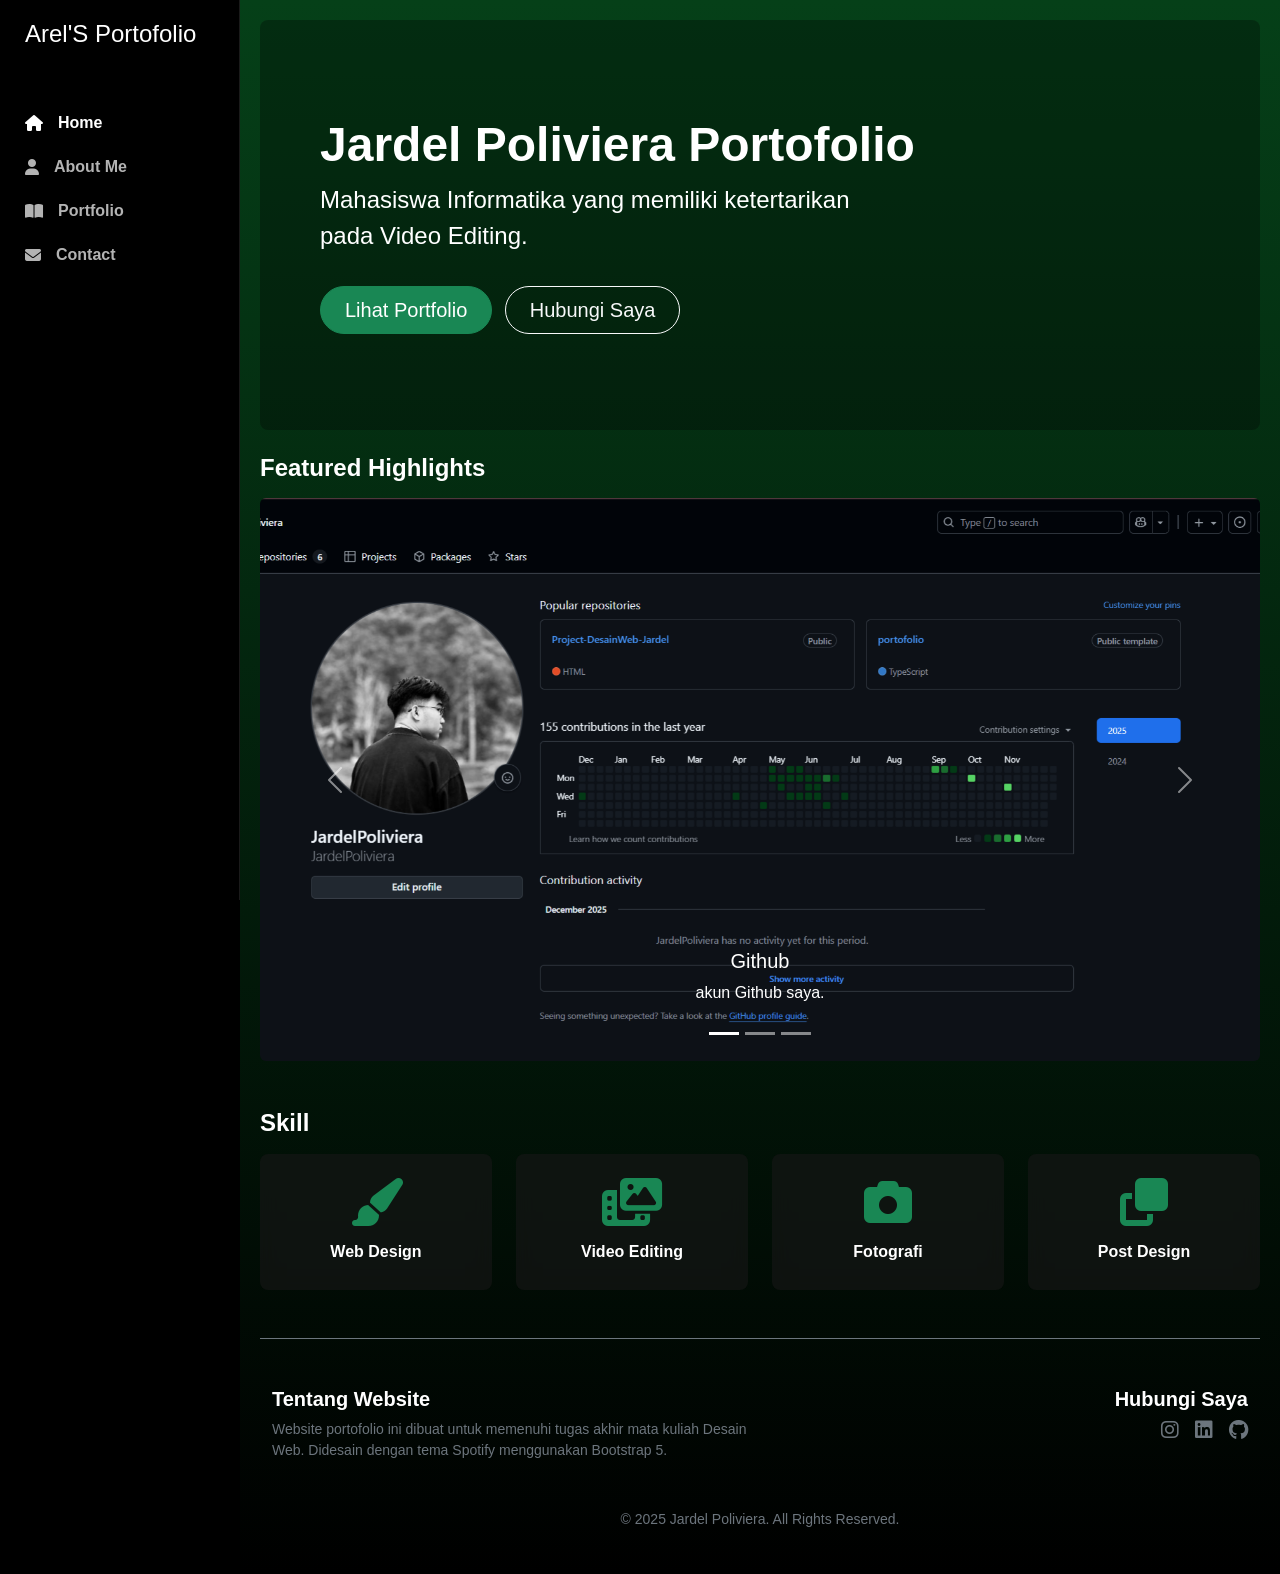
==== index.html @ 46b6b2f3 "commit pertama" ====
<!DOCTYPE html>
<html lang="id">
  <head>
    <meta charset="UTF-8" />
    <meta name="viewport" content="width=device-width, initial-scale=1.0" />
    <title>Home - Portofolio Saya</title>
    <link href="https://cdn.jsdelivr.net/npm/bootstrap@5.3.0/dist/css/bootstrap.min.css" rel="stylesheet" />
    <link rel="stylesheet" href="https://cdnjs.cloudflare.com/ajax/libs/font-awesome/6.4.0/css/all.min.css" />
    <link rel="stylesheet" href="css/custom.css" />
  </head>
  <body>
    
    <nav class="navbar navbar-dark bg-black fixed-top d-md-none">
      <div class="container-fluid">
        <a class="navbar-brand fw-bold" href="#"><i class="text-success"></i> My Portfolio</a>
        <button class="navbar-toggler" type="button" data-bs-toggle="collapse" data-bs-target="#mobileMenu">
          <span class="navbar-toggler-icon"></span>
        </button>
        <div class="collapse navbar-collapse" id="mobileMenu">
          <ul class="navbar-nav ms-auto">
            <li class="nav-item"><a class="nav-link active" href="index.html">Home</a></li>
            <li class="nav-item"><a class="nav-link" href="about.html">About</a></li>
            <li class="nav-item"><a class="nav-link" href="portofolio.html">Portfolio</a></li>
            <li class="nav-item"><a class="nav-link" href="kontak.html">Contact</a></li>
          </ul>
        </div>
      </div>
    </nav>

    <nav class="sidebar d-none d-md-flex flex-column">
        <div class="brand-section mb-4"><h4><i class="text-success"></i>Arel'S Portofolio</h4></div>
        <ul class="nav flex-column">
            <li class="nav-item"><a href="index.html" class="nav-link active"><i class="fas fa-home"></i> Home</a></li>
            <li class="nav-item"><a href="about.html" class="nav-link"><i class="fas fa-user"></i> About Me</a></li>
            <li class="nav-item"><a href="portofolio.html" class="nav-link"><i class="fas fa-book-open"></i> Portfolio</a></li>
            <li class="nav-item"><a href="kontak.html" class="nav-link"><i class="fas fa-envelope"></i> Contact</a></li>
        </ul>
    </nav>

    <main class="main-content">
      <div class="p-5 mb-4 rounded-3 text-white" style="background: rgba(0, 0, 0, 0.3)">
        <div class="container-fluid py-5">
          <h1 class="display-5 fw-bold">Jardel Poliviera Portofolio</h1>
          <p class="col-md-8 fs-4">Mahasiswa Informatika yang memiliki ketertarikan pada Video Editing.</p>
          <a href="portofolio.html" class="btn btn-success btn-lg rounded-pill px-4 mt-3">Lihat Portfolio</a>
          <a href="kontak.html" class="btn btn-outline-light btn-lg rounded-pill px-4 mt-3 ms-2">Hubungi Saya</a>
        </div>
      </div>

      <h4 class="fw-bold mb-3">Featured Highlights</h4>
      <div id="carouselExample" class="carousel slide mb-5" data-bs-ride="carousel">
        <div class="carousel-indicators">
          <button type="button" data-bs-target="#carouselExample" data-bs-slide-to="0" class="active"></button>
          <button type="button" data-bs-target="#carouselExample" data-bs-slide-to="1"></button>
          <button type="button" data-bs-target="#carouselExample" data-bs-slide-to="2"></button>
        </div>
        <div class="carousel-inner rounded">
          <div class="carousel-item active">
            <img src="images/github.png" class="d-block w-100" alt="Slide 1" />
            <div class="carousel-caption d-none d-md-block">
              <h5>Github</h5>
              <p>akun Github saya.</p>
            </div>
          </div>
          <div class="carousel-item">
            <img src="images/linkedin.png" class="d-block w-100" alt="Slide 2" />
            <div class="carousel-caption d-none d-md-block">
              <h5>LinkedIn</h5>
              <p>-.</p>
            </div>
          </div>
          <div class="carousel-item">
            <img src="images/web.png" class="d-block w-100" alt="Slide 3" />
            <div class="carousel-caption d-none d-md-block">
              <h5>Progressive Web</h5>
              <p>Progressive Web Portofolio.</p>
            </div>
          </div>
        </div>
        <button class="carousel-control-prev" type="button" data-bs-target="#carouselExample" data-bs-slide="prev">
          <span class="carousel-control-prev-icon"></span>
        </button>
        <button class="carousel-control-next" type="button" data-bs-target="#carouselExample" data-bs-slide="next">
          <span class="carousel-control-next-icon"></span>
        </button>
      </div>

      <h4 class="fw-bold mb-3">Skill</h4>
      <div class="row g-4 mb-5">
        <div class="col-6 col-md-3">
          <div class="spotify-card text-center p-4">
            <i class="fas fa-paint-brush fa-3x mb-3 text-success"></i>
            <h5>Web Design</h5>
          </div>
        </div>
        <div class="col-6 col-md-3">
          <div class="spotify-card text-center p-4">
            <i class="fas fa-photo-film fa-3x mb-3 text-success"></i>
            <h5>Video Editing</h5>
          </div>
        </div>
        <div class="col-6 col-md-3">
          <div class="spotify-card text-center p-4">
            <i class="fas fa-camera-alt fa-3x mb-3 text-success"></i>
            <h5>Fotografi</h5>
          </div>
        </div>
        <div class="col-6 col-md-3">
          <div class="spotify-card text-center p-4">
            <i class="fa-solid fa-clone fa-3x mb-3 text-success"></i>
            <h5>Post Design</h5>
          </div>
        </div>
      </div>

      <footer class="pt-5 pb-4 mt-5 border-top border-secondary">
        <div class="container-fluid">
          <div class="row">
            <div class="col-md-6 mb-3">
              <h5 class="fw-bold text-white">Tentang Website</h5>
              <p class="text-secondary small">Website portofolio ini dibuat untuk memenuhi tugas akhir mata kuliah Desain Web. Didesain dengan tema Spotify menggunakan Bootstrap 5.</p>
            </div>
            <div class="col-md-6 mb-3 text-md-end">
              <h5 class="fw-bold text-white">Hubungi Saya</h5>
              <div class="d-flex gap-3 justify-content-md-end">
                <a href="https://instagram.com" class="text-secondary text-decoration-none hover-white">
                  <i class="fab fa-instagram fa-lg"></i>
                </a>
                <a href="https://linkedin.com" class="text-secondary text-decoration-none hover-white">
                  <i class="fab fa-linkedin fa-lg"></i>
                </a>
                <a href="https://github.com" class="text-secondary text-decoration-none hover-white">
                  <i class="fab fa-github fa-lg"></i>
                </a>
              </div>
            </div>
          </div>
          <div class="text-center pt-3">
            <p class="text-secondary small mb-0">&copy; 2025 Jardel Poliviera. All Rights Reserved.</p>
          </div>
        </div>
      </footer>
    </main>

    <script src="https://cdn.jsdelivr.net/npm/bootstrap@5.3.0/dist/js/bootstrap.bundle.min.js"></script>
  </body>
</html>
---- css/custom.css ----
:root {
  --gradient-start: #054018;
  --gradient-end: #000000;
  --bg-sidebar: #000000;
  --bg-card: rgba(24, 24, 24, 0.6);
  --bg-card-hover: rgba(40, 40, 40, 0.8);
  --text-primary: #ffffff;
  --text-secondary: #b3b3b3;
  --spotify-green: #1db954;
  --contact-blue: #4a6cf7;
}

body {
  font-family: "Circular Std", "Segoe UI", sans-serif;
  background-color: var(--gradient-end);
  color: var(--text-primary);
  overflow-x: hidden;
}

.sidebar {
  height: 100vh;
  background-color: var(--bg-sidebar);
  padding-top: 20px;
  position: fixed;
  width: 240px;
  top: 0;
  left: 0;
  z-index: 1000;
  border-right: 1px solid #1a1a1a;
}
.sidebar .nav-link {
  color: var(--text-secondary);
  font-weight: 600;
  padding: 10px 25px;
  display: flex;
  align-items: center;
  gap: 15px;
  text-decoration: none;
  transition: 0.3s;
}
.sidebar .nav-link:hover,
.sidebar .nav-link.active {
  color: var(--text-primary);
}
.brand-section {
  padding: 0 25px 20px;
}

.main-content {
  margin-left: 240px;
  padding: 20px;
  min-height: 100vh;
  background: linear-gradient(180deg, var(--gradient-start) 0%, var(--gradient-end) 100%);
}

.spotify-card {
  background-color: var(--bg-card);
  padding: 15px;
  border-radius: 8px;
  transition: 0.3s;
  height: 100%;
  cursor: pointer;
  display: block;
  text-decoration: none;
  color: inherit;
  backdrop-filter: blur(10px);
}
.spotify-card:hover {
  background-color: var(--bg-card-hover);
  color: white;
}
.spotify-card img {
  border-radius: 6px;
  width: 100%;
  aspect-ratio: 1/1;
  object-fit: cover;
  margin-bottom: 15px;
}
.spotify-card h5 {
  font-size: 1rem;
  font-weight: 700;
  margin-bottom: 5px;
  color: var(--text-primary);
}
.spotify-card p {
  font-size: 0.85rem;
  color: var(--text-secondary);
  margin: 0;
  display: -webkit-box;
  -webkit-line-clamp: 2;
  line-clamp: 2;
  -webkit-box-orient: vertical;
  overflow: hidden;
}

.accordion-item {
  background-color: transparent;
  border: 1px solid #333;
}
.accordion-button {
  background-color: var(--bg-card);
  color: var(--text-primary);
  box-shadow: none;
}
.accordion-button:not(.collapsed) {
  background-color: var(--spotify-green);
  color: black;
  font-weight: bold;
}
.accordion-body {
  background-color: rgba(0, 0, 0, 0.5);
  color: var(--text-secondary);
}

.modal-content {
  background-color: #181818;
  color: white;
  border: 1px solid #333;
}
.modal-header,
.modal-footer {
  border-color: #333;
}

.btn-contact {
  background-color: var(--spotify-green);
  color: #000000;
  border: 2px solid var(--spotify-green);
  border-radius: 50px;
  padding: 6px 25px;
  font-weight: 500;
  text-transform: uppercase;
  letter-spacing: 1px;
  transition: 0.3s;
  cursor: pointer;
  box-shadow: 0 4px 15px rgba(0, 0, 0, 0.3);
}

.btn-contact:hover {
  background-color: #1ed760;
  border-color: #1ed760;
  color: #000000;
  transform: scale(1.05);
  box-shadow: 0 0 25px rgba(29, 185, 84, 0.6);
}

.contact-form-container {
  background: rgba(0, 0, 0, 0.3);
  padding: 40px;
  border-radius: 15px;
  backdrop-filter: blur(5px);
}
.form-control-line {
  border: none;
  border-bottom: 2px solid #555;
  border-radius: 0;
  background: transparent;
  padding: 15px 0;
  margin-bottom: 30px;
  font-weight: 500;
  color: #b3b3b3 !important;
}

.form-control-line::placeholder {
  color: #b3b3b3 !important;
  opacity: 1;
}

.form-control-line:focus {
  background: transparent;
  box-shadow: none;
  border-color: var(--spotify-green);
  color: #ffffff;
}

.hover-white:hover {
  color: #ffffff !important;
  transition: 0.3s;
}

@media (max-width: 768px) {
  .sidebar {
    display: none;
  }
  .main-content {
    margin-left: 0;
    padding-top: 70px;
  }
}
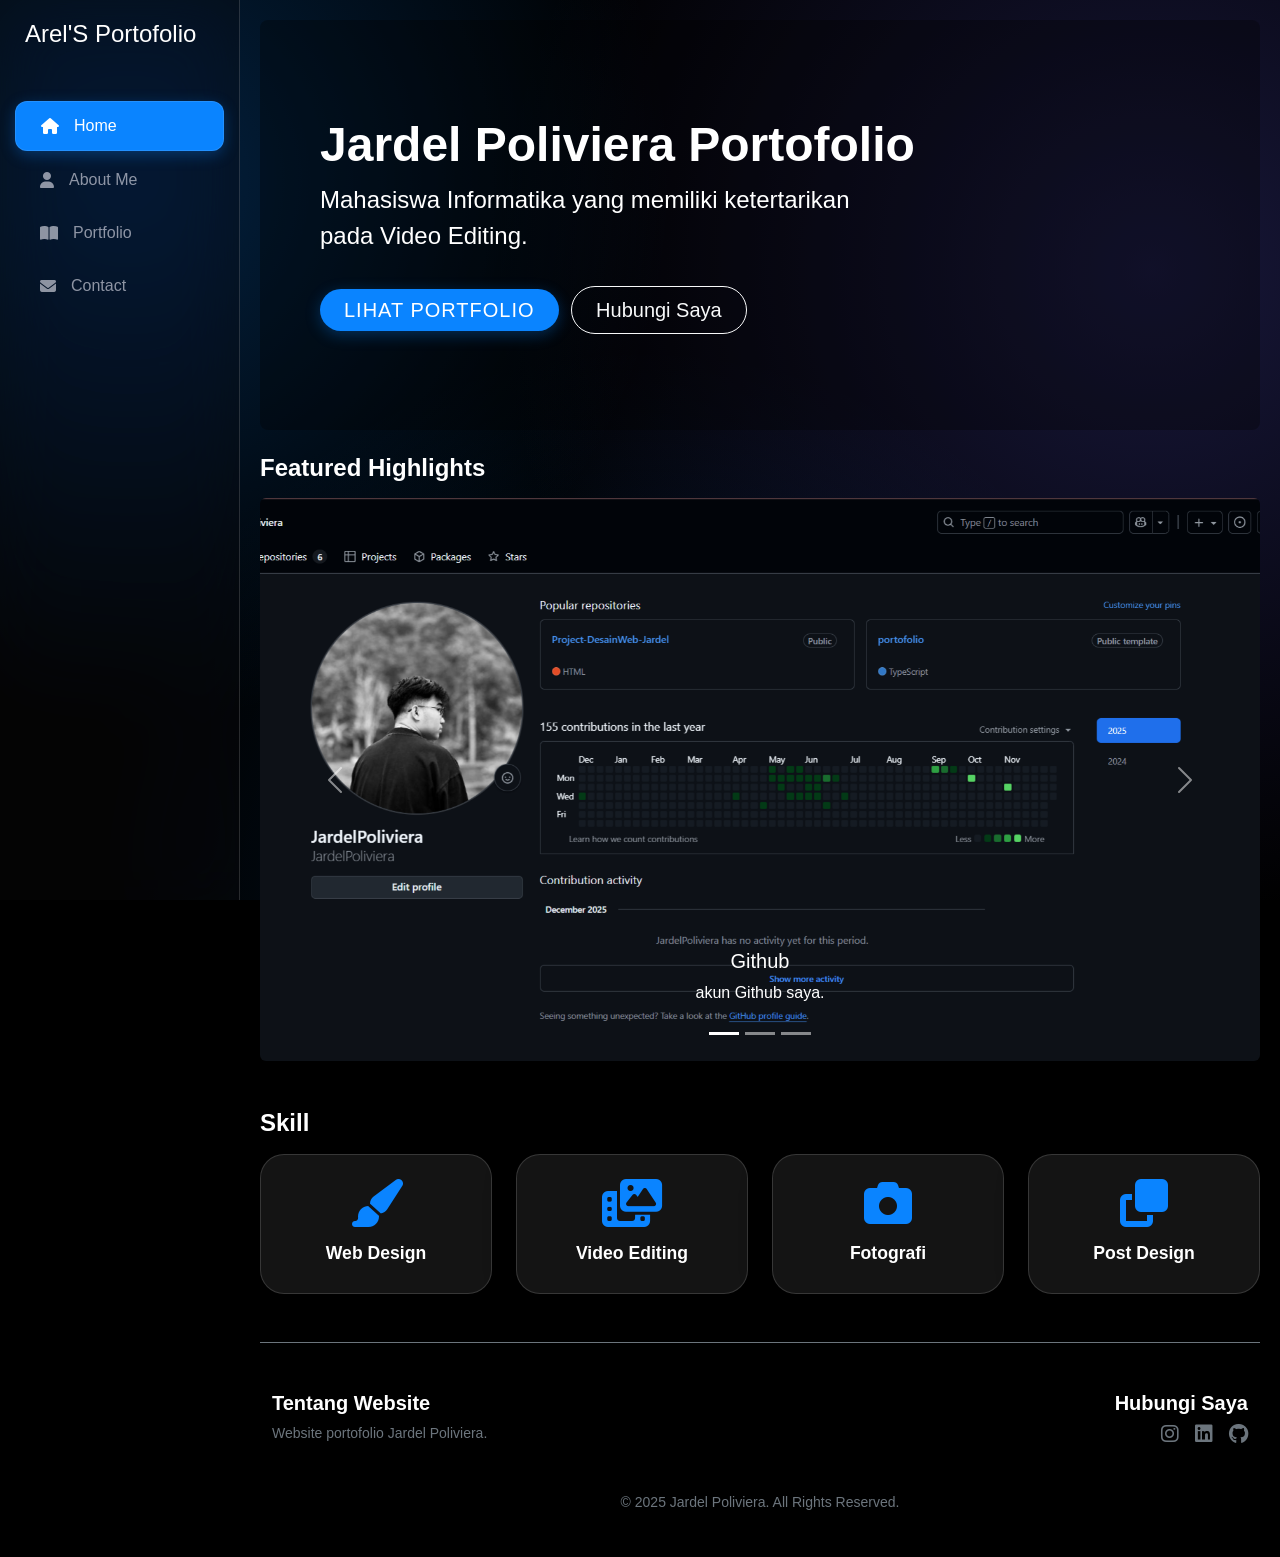
==== commit 9af83d7c: "commit pertama" ====
--- a/index.html
+++ b/index.html
@@ -1,4 +1,4 @@
-<!DOCTYPE html>
+<!doctype html>
 <html lang="id">
   <head>
     <meta charset="UTF-8" />
@@ -9,7 +9,6 @@
     <link rel="stylesheet" href="css/custom.css" />
   </head>
   <body>
-    
     <nav class="navbar navbar-dark bg-black fixed-top d-md-none">
       <div class="container-fluid">
         <a class="navbar-brand fw-bold" href="#"><i class="text-success"></i> My Portfolio</a>
@@ -28,13 +27,23 @@
     </nav>
 
     <nav class="sidebar d-none d-md-flex flex-column">
-        <div class="brand-section mb-4"><h4><i class="text-success"></i>Arel'S Portofolio</h4></div>
-        <ul class="nav flex-column">
-            <li class="nav-item"><a href="index.html" class="nav-link active"><i class="fas fa-home"></i> Home</a></li>
-            <li class="nav-item"><a href="about.html" class="nav-link"><i class="fas fa-user"></i> About Me</a></li>
-            <li class="nav-item"><a href="portofolio.html" class="nav-link"><i class="fas fa-book-open"></i> Portfolio</a></li>
-            <li class="nav-item"><a href="kontak.html" class="nav-link"><i class="fas fa-envelope"></i> Contact</a></li>
-        </ul>
+      <div class="brand-section mb-4">
+        <h4><i class="text-success"></i>Arel'S Portofolio</h4>
+      </div>
+      <ul class="nav flex-column">
+        <li class="nav-item">
+          <a href="index.html" class="nav-link active"><i class="fas fa-home"></i> Home</a>
+        </li>
+        <li class="nav-item">
+          <a href="about.html" class="nav-link"><i class="fas fa-user"></i> About Me</a>
+        </li>
+        <li class="nav-item">
+          <a href="portofolio.html" class="nav-link"><i class="fas fa-book-open"></i> Portfolio</a>
+        </li>
+        <li class="nav-item">
+          <a href="kontak.html" class="nav-link"><i class="fas fa-envelope"></i> Contact</a>
+        </li>
+      </ul>
     </nav>
 
     <main class="main-content">
@@ -118,7 +127,7 @@
           <div class="row">
             <div class="col-md-6 mb-3">
               <h5 class="fw-bold text-white">Tentang Website</h5>
-              <p class="text-secondary small">Website portofolio ini dibuat untuk memenuhi tugas akhir mata kuliah Desain Web. Didesain dengan tema Spotify menggunakan Bootstrap 5.</p>
+              <p class="text-secondary small">Website portofolio Jardel Poliviera.</p>
             </div>
             <div class="col-md-6 mb-3 text-md-end">
               <h5 class="fw-bold text-white">Hubungi Saya</h5>
--- a/css/custom.css
+++ b/css/custom.css
@@ -1,87 +1,143 @@
+/* Ganti seluruh isi dari file custom.css Anda dengan kode ini */
+
 :root {
-  --gradient-start: #054018;
-  --gradient-end: #000000;
-  --bg-sidebar: #000000;
-  --bg-card: rgba(24, 24, 24, 0.6);
-  --bg-card-hover: rgba(40, 40, 40, 0.8);
+  /* Kaca diubah agar sedikit memantulkan warna putih/terang */
+  --bg-glass: rgba(255, 255, 255, 0.08);
+  --bg-glass-hover: rgba(255, 255, 255, 0.15);
+  --border-glass: rgba(255, 255, 255, 0.15);
   --text-primary: #ffffff;
-  --text-secondary: #b3b3b3;
-  --spotify-green: #1db954;
-  --contact-blue: #4a6cf7;
+  --text-secondary: rgba(235, 235, 245, 0.6);
+  --ios-accent: #0a84ff;
 }
 
 body {
-  font-family: "Circular Std", "Segoe UI", sans-serif;
-  background-color: var(--gradient-end);
+  font-family: -apple-system, BlinkMacSystemFont, "Segoe UI", Roboto, Helvetica, Arial, sans-serif;
+
+  /* Membuat "Wallpaper" hitam dengan pendaran cahaya (Mesh Gradient) ala iOS */
+  background-color: #000000;
+  background-image:
+    radial-gradient(circle at 10% 20%, rgba(10, 132, 255, 0.25), transparent 40%),
+    /* Pendaran Biru */ radial-gradient(circle at 90% 30%, rgba(94, 92, 230, 0.25), transparent 50%),
+    /* Pendaran Ungu */ radial-gradient(circle at 50% 100%, rgba(10, 132, 255, 0.15), transparent 50%); /* Pendaran Biru di Bawah */
+  background-attachment: fixed;
+  background-size: cover;
+
   color: var(--text-primary);
   overflow-x: hidden;
-}
-
+  margin: 0;
+}
+
+/* --- SIDEBAR GLASSMORPHISM --- */
 .sidebar {
   height: 100vh;
-  background-color: var(--bg-sidebar);
+  background: rgba(10, 10, 10, 0.4);
+  backdrop-filter: blur(30px) saturate(150%);
+  -webkit-backdrop-filter: blur(30px) saturate(150%);
   padding-top: 20px;
   position: fixed;
   width: 240px;
   top: 0;
   left: 0;
   z-index: 1000;
-  border-right: 1px solid #1a1a1a;
-}
+  border-right: 1px solid var(--border-glass);
+}
+
+/* --- SIDEBAR NAV-LINKS --- */
 .sidebar .nav-link {
-  color: var(--text-secondary);
-  font-weight: 600;
-  padding: 10px 25px;
+  color: var(--text-secondary) !important; /* Gunakan !important agar tidak ditimpa Bootstrap */
+  font-weight: 500;
+  padding: 12px 25px;
   display: flex;
   align-items: center;
   gap: 15px;
   text-decoration: none;
-  transition: 0.3s;
-}
-.sidebar .nav-link:hover,
+  transition: all 0.3s ease;
+  border-radius: 12px;
+  margin: 0 15px 5px;
+  background: transparent !important;
+}
+
+/* Saat kursor diarahkan (Hover) */
+.sidebar .nav-link:hover {
+  color: var(--text-primary) !important;
+  background: var(--bg-glass-hover) !important;
+  box-shadow: 0 4px 15px rgba(0, 0, 0, 0.2);
+}
+
+/* Saat menu sedang aktif (Halaman saat ini) */
 .sidebar .nav-link.active {
-  color: var(--text-primary);
-}
+  color: #ffffff !important;
+  background: var(--ios-accent) !important; /* Memakai warna biru iOS */
+  box-shadow: 0 4px 15px rgba(10, 132, 255, 0.3) !important;
+  border: 1px solid rgba(255, 255, 255, 0.1);
+}
+
+/* Memastikan warna icon di dalam menu ikut menyesuaikan */
+.sidebar .nav-link i,
+.sidebar .nav-link.active i {
+  color: inherit !important;
+}
+
 .brand-section {
   padding: 0 25px 20px;
 }
 
+/* --- MAIN CONTENT --- */
 .main-content {
-  margin-left: 240px;
+  margin-left: 240px; /* Jarak untuk sidebar di tampilan Desktop */
   padding: 20px;
   min-height: 100vh;
-  background: linear-gradient(180deg, var(--gradient-start) 0%, var(--gradient-end) 100%);
-}
-
+  background: transparent;
+}
+
+/* --- TAMPILAN MOBILE (HP) --- */
+@media (max-width: 767.98px) {
+  .main-content {
+    margin-left: 0; /* Hilangkan jarak kiri karena sidebar tidak ada di HP */
+    padding-top: 80px; /* Beri jarak atas agar konten tidak tertabrak navbar mobile */
+  }
+}
+
+/* --- KARTU PORTOFOLIO --- */
 .spotify-card {
-  background-color: var(--bg-card);
+  background: var(--bg-glass);
   padding: 15px;
-  border-radius: 8px;
-  transition: 0.3s;
+  border-radius: 24px;
+  transition: all 0.3s ease;
   height: 100%;
   cursor: pointer;
   display: block;
   text-decoration: none;
   color: inherit;
-  backdrop-filter: blur(10px);
-}
+
+  backdrop-filter: blur(25px) saturate(180%);
+  -webkit-backdrop-filter: blur(25px) saturate(180%);
+  border: 1px solid var(--border-glass);
+  box-shadow: 0 8px 32px rgba(0, 0, 0, 0.3);
+}
+
 .spotify-card:hover {
-  background-color: var(--bg-card-hover);
-  color: white;
-}
+  background: var(--bg-glass-hover);
+  transform: translateY(-5px);
+  box-shadow: 0 12px 40px rgba(0, 0, 0, 0.4);
+  border: 1px solid rgba(255, 255, 255, 0.2);
+}
+
 .spotify-card img {
-  border-radius: 6px;
+  border-radius: 16px;
   width: 100%;
   aspect-ratio: 1/1;
   object-fit: cover;
   margin-bottom: 15px;
 }
+
 .spotify-card h5 {
-  font-size: 1rem;
-  font-weight: 700;
+  font-size: 1.1rem;
+  font-weight: 600;
   margin-bottom: 5px;
   color: var(--text-primary);
 }
+
 .spotify-card p {
   font-size: 0.85rem;
   color: var(--text-secondary);
@@ -93,97 +149,229 @@
   overflow: hidden;
 }
 
-.accordion-item {
-  background-color: transparent;
-  border: 1px solid #333;
-}
-.accordion-button {
-  background-color: var(--bg-card);
-  color: var(--text-primary);
-  box-shadow: none;
-}
-.accordion-button:not(.collapsed) {
-  background-color: var(--spotify-green);
-  color: black;
-  font-weight: bold;
-}
-.accordion-body {
-  background-color: rgba(0, 0, 0, 0.5);
-  color: var(--text-secondary);
-}
-
+/* --- NAVBAR MOBILE --- */
+.navbar {
+  background: rgba(10, 10, 10, 0.5) !important;
+  backdrop-filter: blur(30px) saturate(150%);
+  -webkit-backdrop-filter: blur(30px) saturate(150%);
+  border-bottom: 1px solid var(--border-glass);
+}
+
+/* --- MODAL (POPUP LAPRAK) --- */
 .modal-content {
-  background-color: #181818;
+  background: rgba(30, 30, 30, 0.75);
+  backdrop-filter: blur(40px) saturate(200%);
+  -webkit-backdrop-filter: blur(40px) saturate(200%);
+  border: 1px solid var(--border-glass);
+  border-radius: 28px;
   color: white;
-  border: 1px solid #333;
-}
+  box-shadow: 0 20px 50px rgba(0, 0, 0, 0.6);
+}
+
 .modal-header,
 .modal-footer {
-  border-color: #333;
-}
-
-.btn-contact {
-  background-color: var(--spotify-green);
-  color: #000000;
-  border: 2px solid var(--spotify-green);
+  border-color: rgba(255, 255, 255, 0.1);
+}
+
+/* --- PERBAIKAN TOMBOL & ICON --- */
+/* Hanya menargetkan elemen yang benar-benar tombol agar icon aman */
+.btn-contact,
+.btn-success {
+  background-color: var(--ios-accent) !important;
+  color: #ffffff !important;
+  border: none !important;
   border-radius: 50px;
   padding: 6px 25px;
   font-weight: 500;
   text-transform: uppercase;
   letter-spacing: 1px;
   transition: 0.3s;
+  box-shadow: 0 4px 15px rgba(10, 132, 255, 0.3);
+}
+
+.btn-contact:hover,
+.btn-success:hover {
+  background-color: #0070e0 !important;
+  transform: scale(1.05);
+  box-shadow: 0 0 20px rgba(10, 132, 255, 0.6);
+}
+
+/* Perbaikan Icon text-success agar tidak terblok warna */
+.text-success {
+  color: var(--ios-accent) !important;
+  background-color: transparent !important;
+}
+
+/* Perbaikan Icon Sosial Media agar kontras dan menyala saat di-hover */
+.hover-white {
+  transition: color 0.3s ease;
+}
+.hover-white:hover,
+.hover-white:hover i {
+  color: var(--text-primary) !important;
+}
+
+/* Tombol Filter di Portofolio */
+.filter-btn {
+  background: var(--bg-glass) !important;
+  color: var(--text-primary) !important;
+  border: 1px solid var(--border-glass) !important;
+  backdrop-filter: blur(10px);
+}
+.filter-btn:hover {
+  background: var(--bg-glass-hover) !important;
+}
+
+/* ========================================================= */
+/* --- PERBAIKAN ICON YANG MENJADI KOTAK / BLOK WARNA --- */
+/* ========================================================= */
+
+/* 1. Menghapus warna latar belakang yang menempel pada ikon */
+i,
+.sidebar .nav-link i,
+.navbar-brand i {
+  background-color: transparent !important;
+  border-radius: 0 !important;
+  box-shadow: none !important;
+}
+
+/* 2. Memaksa ketebalan font untuk ikon Solid (Wajib 900 agar tidak jadi kotak) */
+.sidebar .nav-link i,
+i.fas,
+i.fa-solid,
+i.fa {
+  font-family: "Font Awesome 6 Free", "Font Awesome 5 Free", "FontAwesome" !important;
+  font-weight: 900 !important;
+}
+
+/* 3. Memaksa ketebalan font untuk ikon Brands seperti Spotify (Wajib 400) */
+i.fab,
+i.fa-brands {
+  font-family: "Font Awesome 6 Brands", "Font Awesome 5 Brands" !important;
+  font-weight: 400 !important;
+}
+
+/* 4. Memastikan ikon pada menu yang sedang aktif selalu putih bersih */
+.sidebar .nav-link.active i {
+  color: #ffffff !important;
+}
+
+/* 5. Mengubah warna ikon logo agar mengikuti biru iOS (bukan hijau lagi) */
+.navbar-brand i.text-success,
+i.text-success {
+  color: var(--ios-accent) !important;
+}
+
+/* Media query untuk layar HP (di bawah 768px) */
+@media (max-width: 767.98px) {
+  .main-content {
+    margin-left: 0 !important; /* Menghapus jarak sidebar di kiri */
+    padding-top: 80px !important; /* Memberikan jarak agar tidak tertutup Navbar Mobile */
+    padding-left: 15px !important; /* Memberikan sedikit ruang di sisi kiri */
+    padding-right: 15px !important; /* Memberikan sedikit ruang di sisi kanan */
+  }
+
+  /* Memastikan header laporan tidak terlalu besar di HP */
+  .display-5 {
+    font-size: 1.8rem;
+  }
+}
+
+.accordion-item {
+  background: var(--bg-glass) !important;
+  border: 1px solid var(--border-glass) !important;
+  backdrop-filter: blur(25px) saturate(180%);
+  -webkit-backdrop-filter: blur(25px) saturate(180%);
+  color: var(--text-primary) !important;
+  margin-bottom: 12px; /* Memberi jarak antar kotak agar lebih rapi */
+  border-radius: 16px !important; /* Membuat sudut membulat */
+  overflow: hidden;
+}
+
+/* Memperbaiki border bawaan Bootstrap yang suka bertabrakan */
+.accordion-item:not(:first-of-type) {
+  border-top: 1px solid var(--border-glass) !important;
+}
+
+/* Mengubah area tombol yang bisa diklik */
+.accordion-button {
+  background: transparent !important;
+  color: var(--text-primary) !important;
+  box-shadow: none !important; /* Menghilangkan garis biru saat diklik */
+  font-weight: 500;
+}
+
+/* Mengubah gaya saat accordion sedang terbuka */
+.accordion-button:not(.collapsed) {
+  background: var(--bg-glass-hover) !important;
+  color: var(--ios-accent) !important; /* Teks menjadi biru iOS saat aktif */
+  box-shadow: none !important;
+}
+
+/* MENGUBAH WARNA PANAH ACCORDION (Dari hitam menjadi putih) */
+.accordion-button::after {
+  filter: brightness(0) invert(1);
+}
+
+/* Mengubah panah menjadi biru iOS saat terbuka */
+.accordion-button:not(.collapsed)::after {
+  filter: brightness(0) saturate(100%) invert(43%) sepia(97%) saturate(3088%) hue-rotate(192deg) brightness(102%) contrast(106%);
+}
+
+/* Mengatur area isi konten accordion */
+.accordion-body {
+  background: transparent !important;
+  color: var(--text-secondary);
+  border-top: 1px solid var(--border-glass) !important;
+}
+
+.form-control,
+.form-select {
+  background: var(--bg-glass) !important;
+  border: 1px solid var(--border-glass) !important;
+  backdrop-filter: blur(25px) saturate(180%);
+  -webkit-backdrop-filter: blur(25px) saturate(180%);
+  color: var(--text-primary) !important;
+  border-radius: 12px; /* Membuat sudut form membulat elegan */
+  padding: 12px 15px; /* Memberi ruang agar teks tidak terlalu menempel ke tepi */
+  transition: all 0.3s ease;
+}
+
+/* Mengubah warna teks panduan (placeholder) seperti "Name *", "Message *" agar lebih redup/abu-abu */
+.form-control::placeholder {
+  color: var(--text-secondary) !important;
+  opacity: 1;
+}
+
+/* Gaya saat form sedang diklik / saat pengguna mengetik (Focus) */
+.form-control:focus,
+.form-select:focus {
+  background: var(--bg-glass-hover) !important;
+  border-color: var(--ios-accent) !important; /* Garis tepi berubah biru iOS */
+  box-shadow: 0 0 15px rgba(10, 132, 255, 0.3) !important; /* Efek cahaya biru/glowing */
+  color: var(--text-primary) !important;
+}
+
+/* Memperbaiki warna opsi pada dropdown "Select Subject" agar teks putihnya tetap terbaca */
+.form-select option {
+  background-color: #1a1a1a;
+  color: #ffffff;
+}
+
+/* --- GAYA UNTUK CHECKBOX (Terms and Conditions) --- */
+.form-check-input {
+  background-color: var(--bg-glass) !important;
+  border: 1px solid var(--border-glass) !important;
   cursor: pointer;
-  box-shadow: 0 4px 15px rgba(0, 0, 0, 0.3);
-}
-
-.btn-contact:hover {
-  background-color: #1ed760;
-  border-color: #1ed760;
-  color: #000000;
-  transform: scale(1.05);
-  box-shadow: 0 0 25px rgba(29, 185, 84, 0.6);
-}
-
-.contact-form-container {
-  background: rgba(0, 0, 0, 0.3);
-  padding: 40px;
-  border-radius: 15px;
-  backdrop-filter: blur(5px);
-}
-.form-control-line {
-  border: none;
-  border-bottom: 2px solid #555;
-  border-radius: 0;
-  background: transparent;
-  padding: 15px 0;
-  margin-bottom: 30px;
-  font-weight: 500;
-  color: #b3b3b3 !important;
-}
-
-.form-control-line::placeholder {
-  color: #b3b3b3 !important;
-  opacity: 1;
-}
-
-.form-control-line:focus {
-  background: transparent;
-  box-shadow: none;
-  border-color: var(--spotify-green);
-  color: #ffffff;
-}
-
-.hover-white:hover {
-  color: #ffffff !important;
-  transition: 0.3s;
-}
-
-@media (max-width: 768px) {
-  .sidebar {
-    display: none;
-  }
-  .main-content {
-    margin-left: 0;
-    padding-top: 70px;
-  }
-}
+}
+
+/* Gaya saat checkbox dicentang */
+.form-check-input:checked {
+  background-color: var(--ios-accent) !important;
+  border-color: var(--ios-accent) !important;
+}
+
+/* Warna teks di sebelah checkbox */
+.form-check-label {
+  color: var(--text-secondary);
+}
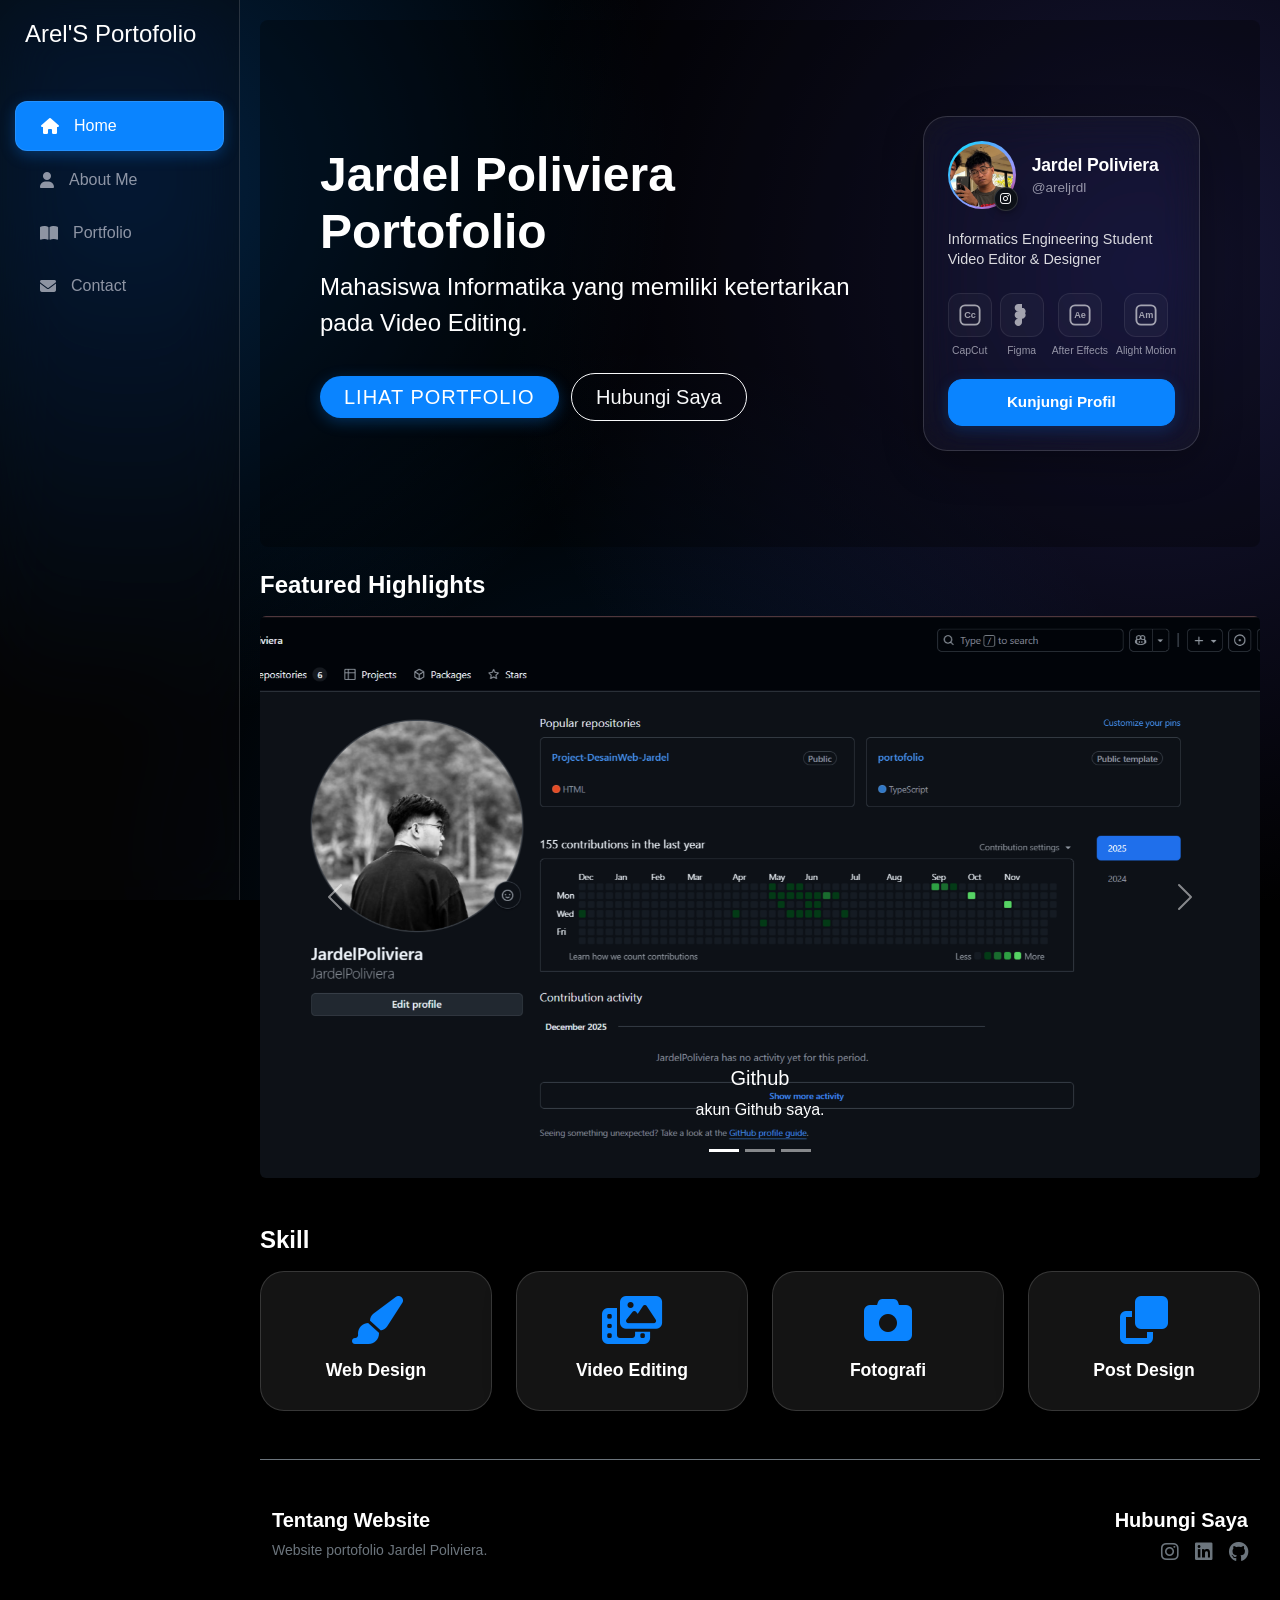
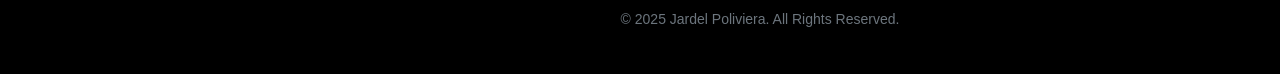
==== commit 123cca60: "new index" ====
--- a/index.html
+++ b/index.html
@@ -49,10 +49,98 @@
     <main class="main-content">
       <div class="p-5 mb-4 rounded-3 text-white" style="background: rgba(0, 0, 0, 0.3)">
         <div class="container-fluid py-5">
-          <h1 class="display-5 fw-bold">Jardel Poliviera Portofolio</h1>
-          <p class="col-md-8 fs-4">Mahasiswa Informatika yang memiliki ketertarikan pada Video Editing.</p>
-          <a href="portofolio.html" class="btn btn-success btn-lg rounded-pill px-4 mt-3">Lihat Portfolio</a>
-          <a href="kontak.html" class="btn btn-outline-light btn-lg rounded-pill px-4 mt-3 ms-2">Hubungi Saya</a>
+          <div class="row align-items-center g-4">
+            <!-- SISI KIRI: Teks Utama & Tombol Portofolio -->
+            <div class="col-lg-8 col-md-7">
+              <h1 class="display-5 fw-bold">Jardel Poliviera Portofolio</h1>
+              <p class="fs-4">Mahasiswa Informatika yang memiliki ketertarikan pada Video Editing.</p>
+              <a href="portofolio.html" class="btn btn-success btn-lg rounded-pill px-4 mt-3">Lihat Portfolio</a>
+              <a href="kontak.html" class="btn btn-outline-light btn-lg rounded-pill px-4 mt-3 ms-2">Hubungi Saya</a>
+            </div>
+
+            <!-- SISI KANAN: Glassmorphic Instagram Card Premium -->
+            <div class="col-lg-4 col-md-5 d-flex justify-content-md-end justify-content-center">
+              <a href="https://www.instagram.com/areljrdl/" target="_blank" rel="noopener noreferrer" class="instagram-glass-card">
+                <div class="glass-glow"></div>
+
+                <!-- Bagian Atas: Avatar & Identitas Akun -->
+                <div class="instagram-header">
+                  <div class="avatar-container">
+                    <div class="avatar-gradient-border">
+                      <!-- Jalur gambar diatur ke format HEIC milikmu -->
+                      <img src="images/arel.jpg" alt="Jardel Poliviera" class="instagram-avatar-img" />
+                    </div>
+                    <div class="instagram-badge">
+                      <i class="fa-brands fa-instagram"></i>
+                    </div>
+                  </div>
+                  <div class="instagram-user-info">
+                    <span class="ig-display-name">Jardel Poliviera</span>
+                    <span class="ig-username">@areljrdl</span>
+                  </div>
+                </div>
+
+                <!-- Bagian Tengah: Bio & Deck Mini Software Editing -->
+                <div class="instagram-body">
+                  <p class="ig-bio">Informatics Engineering Student<br />Video Editor & Designer</p>
+
+                  <div class="tool-deck-container mt-4">
+                    <div class="tool-deck-row">
+                      <!-- CapCut -->
+                      <div class="tool-item">
+                        <div class="tool-badge" title="CapCut">
+                          <svg viewBox="0 0 24 24" class="icon-capcut">
+                            <rect x="1.5" y="1.5" width="21" height="21" rx="5" fill="none" stroke="currentColor" stroke-width="2" />
+                            <text x="12" y="15.5" font-family="Arial, sans-serif" font-weight="900" font-size="10" text-anchor="middle">Cc</text>
+                          </svg>
+                        </div>
+                        <span class="tool-label">CapCut</span>
+                      </div>
+
+                      <!-- Figma -->
+                      <div class="tool-item">
+                        <div class="tool-badge" title="Figma">
+                          <svg viewBox="0 0 24 24" class="icon-figma">
+                            <path
+                              d="M8 24c2.21 0 4-1.79 4-4v-4H8c-2.21 0-4 1.79-4 4s1.79 4 4 4zM4 12c0 2.21 1.79 4 4 4h4v-8H8c-2.21 0-4 1.79-4 4zm0-8c0 2.21 1.79 4 4 4h4V0H8c-2.21 0-4 1.79-4 4zm12 4c0-2.21-1.79-4-4-4h-4v8h4c2.21 0 4-1.79 4-4zm-4 8c2.21 0 4-1.79 4-4s-1.79-4-4-4v8z"
+                            />
+                          </svg>
+                        </div>
+                        <span class="tool-label">Figma</span>
+                      </div>
+
+                      <!-- After Effects -->
+                      <div class="tool-item">
+                        <div class="tool-badge" title="After Effects">
+                          <svg viewBox="0 0 24 24" class="icon-ae">
+                            <rect x="1.5" y="1.5" width="21" height="21" rx="5" fill="none" stroke="currentColor" stroke-width="2" />
+                            <text x="12" y="15.5" font-family="Arial, sans-serif" font-weight="900" font-size="10" text-anchor="middle">Ae</text>
+                          </svg>
+                        </div>
+                        <span class="tool-label">After Effects</span>
+                      </div>
+
+                      <!-- Alight Motion -->
+                      <div class="tool-item">
+                        <div class="tool-badge" title="Alight Motion">
+                          <svg viewBox="0 0 24 24" class="icon-am">
+                            <rect x="1.5" y="1.5" width="21" height="21" rx="5" fill="none" stroke="currentColor" stroke-width="2" />
+                            <text x="12" y="15.5" font-family="Arial, sans-serif" font-weight="900" font-size="10" text-anchor="middle">Am</text>
+                          </svg>
+                        </div>
+                        <span class="tool-label">Alight Motion</span>
+                      </div>
+                    </div>
+                  </div>
+                </div>
+
+                <!-- Bagian Bawah: Tombol Utama -->
+                <div class="instagram-footer">
+                  <div class="mock-follow-btn">Kunjungi Profil</div>
+                </div>
+              </a>
+            </div>
+          </div>
         </div>
       </div>
 
@@ -79,10 +167,10 @@
             </div>
           </div>
           <div class="carousel-item">
-            <img src="images/web.png" class="d-block w-100" alt="Slide 3" />
+            <img src="images/after.png" class="d-block w-100" alt="Slide 3" />
             <div class="carousel-caption d-none d-md-block">
-              <h5>Progressive Web</h5>
-              <p>Progressive Web Portofolio.</p>
+              <h5>After Effects</h5>
+              <p>my project.</p>
             </div>
           </div>
         </div>
--- a/css/custom.css
+++ b/css/custom.css
@@ -375,3 +375,234 @@
 .form-check-label {
   color: var(--text-secondary);
 }
+/* ========================================================= */
+/* --- INSTAGRAM GLASSMORPHIC CARD v2 PREMIUM --- */
+/* ========================================================= */
+
+.instagram-glass-card {
+  position: relative;
+  width: 100%;
+  max-width: 320px;
+  background: rgba(255, 255, 255, 0.03);
+  backdrop-filter: blur(20px) saturate(160%);
+  -webkit-backdrop-filter: blur(20px) saturate(160%);
+  border: 1px solid var(--border-glass);
+  border-radius: 24px;
+  padding: 24px;
+  text-decoration: none !important;
+  color: var(--text-primary) !important;
+  display: flex;
+  flex-direction: column;
+  gap: 20px;
+  transition: transform 0.4s cubic-bezier(0.165, 0.84, 0.44, 1), 
+              background 0.3s ease, 
+              border-color 0.3s ease, 
+              box-shadow 0.4s ease;
+  box-shadow: 0 12px 40px rgba(0, 0, 0, 0.3);
+  overflow: hidden;
+}
+
+.instagram-glass-card:hover {
+  transform: translateY(-8px) scale(1.02);
+  background: rgba(255, 255, 255, 0.07);
+  border-color: rgba(10, 132, 255, 0.4); /* Berpijar mengikuti warna aksen iOS milikmu */
+  box-shadow: 0 20px 40px rgba(10, 132, 255, 0.18);
+}
+
+.glass-glow {
+  position: absolute;
+  top: -50%;
+  left: -50%;
+  width: 200%;
+  height: 200%;
+  background: radial-gradient(circle, rgba(10, 132, 255, 0.15) 0%, transparent 65%);
+  opacity: 0;
+  transition: opacity 0.5s ease;
+  pointer-events: none;
+}
+
+.instagram-glass-card:hover .glass-glow {
+  opacity: 1;
+}
+
+/* --- TATA LETAK AVATAR & IDENTITAS --- */
+.instagram-header {
+  display: flex;
+  align-items: center;
+  gap: 16px;
+}
+
+.avatar-container {
+  position: relative;
+  width: 68px;
+  height: 68px;
+}
+
+/* Bingkai Gradasi Melingkar Halus di Sekitar Foto */
+.avatar-gradient-border {
+  width: 100%;
+  height: 100%;
+  border-radius: 50%;
+  padding: 2.5px;
+  background: linear-gradient(135deg, #00f2fe, #4facfe, #9999ff, #cc2366);
+  display: flex;
+  align-items: center;
+  justify-content: center;
+}
+
+.instagram-avatar-img {
+  width: 100%;
+  height: 100%;
+  border-radius: 50%;
+  object-fit: cover;
+  background: #1a1a1a;
+}
+
+/* Lencana Logo Instagram Kecil di Pojok Kanan Bawah Avatar */
+.instagram-badge {
+  position: absolute;
+  bottom: -2px;
+  right: -2px;
+  width: 24px;
+  height: 24px;
+  border-radius: 50%;
+  background: #0d1117;
+  border: 1.5px solid var(--border-glass);
+  display: flex;
+  align-items: center;
+  justify-content: center;
+  box-shadow: 0 2px 8px rgba(0, 0, 0, 0.4);
+}
+
+.instagram-badge i {
+  font-size: 0.75rem;
+  color: #ffffff !important;
+}
+
+.instagram-user-info {
+  display: flex;
+  flex-direction: column;
+}
+
+.ig-display-name {
+  font-weight: 600;
+  font-size: 1.1rem;
+  letter-spacing: -0.2px;
+}
+
+.ig-username {
+  font-size: 0.85rem;
+  color: var(--text-secondary);
+}
+
+.ig-bio {
+  font-size: 0.9rem;
+  color: rgba(255, 255, 255, 0.85);
+  line-height: 1.4;
+  margin: 0;
+}
+
+/* --- DECK MINI SOFTWARE EDITING & DESIGN --- */
+.tool-deck-row {
+  display: flex;
+  justify-content: space-between;
+  align-items: flex-start;
+  gap: 8px;
+}
+
+.tool-item {
+  display: flex;
+  flex-direction: column;
+  align-items: center;
+  gap: 6px;
+  flex: 1;
+}
+
+.tool-badge {
+  width: 44px;
+  height: 44px;
+  border-radius: 12px;
+  background: rgba(255, 255, 255, 0.03);
+  border: 1px solid rgba(255, 255, 255, 0.08);
+  display: flex;
+  align-items: center;
+  justify-content: center;
+  transition: all 0.3s cubic-bezier(0.175, 0.885, 0.32, 1.275);
+}
+
+.tool-badge svg {
+  width: 22px;
+  height: 22px;
+  color: rgba(255, 255, 255, 0.6);
+  fill: currentColor;
+  transition: all 0.3s ease;
+}
+
+.tool-label {
+  font-size: 0.65rem;
+  color: var(--text-secondary);
+  text-align: center;
+  white-space: nowrap;
+  transition: color 0.3s ease;
+}
+
+.tool-item:hover .tool-label {
+  color: var(--text-primary);
+}
+
+/* --- WARNA GLOW KHAS SEWAKTU TOMBOL TOOLS DI-HOVER --- */
+/* CapCut */
+.tool-item:hover .tool-badge[title="CapCut"] {
+  border-color: #00f2fe;
+  background: rgba(0, 242, 254, 0.08);
+  box-shadow: 0 0 14px rgba(0, 242, 254, 0.4);
+  transform: translateY(-3px);
+}
+.tool-item:hover .tool-badge[title="CapCut"] svg { color: #00f2fe; }
+
+/* Figma */
+.tool-item:hover .tool-badge[title="Figma"] {
+  border-color: #ff4c1e;
+  background: rgba(255, 76, 30, 0.08);
+  box-shadow: 0 0 14px rgba(255, 76, 30, 0.4);
+  transform: translateY(-3px);
+}
+.tool-item:hover .tool-badge[title="Figma"] svg { color: #ff4c1e; }
+
+/* After Effects */
+.tool-item:hover .tool-badge[title="After Effects"] {
+  border-color: #9999ff;
+  background: rgba(153, 153, 255, 0.08);
+  box-shadow: 0 0 14px rgba(153, 153, 255, 0.4);
+  transform: translateY(-3px);
+}
+.tool-item:hover .tool-badge[title="After Effects"] svg { color: #9999ff; }
+
+/* Alight Motion */
+.tool-item:hover .tool-badge[title="Alight Motion"] {
+  border-color: #00ff87;
+  background: rgba(0, 255, 135, 0.08);
+  box-shadow: 0 0 14px rgba(0, 255, 135, 0.4);
+  transform: translateY(-3px);
+}
+.tool-item:hover .tool-badge[title="Alight Motion"] svg { color: #00ff87; }
+
+/* --- TOMBOL TOMBOL KUNJUNGI PROFIL DI BAWAH --- */
+.mock-follow-btn {
+  width: 100%;
+  text-align: center;
+  background: var(--ios-accent);
+  border: 1px solid var(--ios-accent);
+  padding: 11px 0;
+  border-radius: 14px;
+  font-size: 0.95rem;
+  font-weight: 600;
+  transition: all 0.3s ease;
+  box-shadow: 0 4px 15px rgba(10, 132, 255, 0.2);
+}
+
+.instagram-glass-card:hover .mock-follow-btn {
+  background: #0070e0;
+  border-color: #0070e0;
+  box-shadow: 0 6px 20px rgba(10, 132, 255, 0.4);
+}
